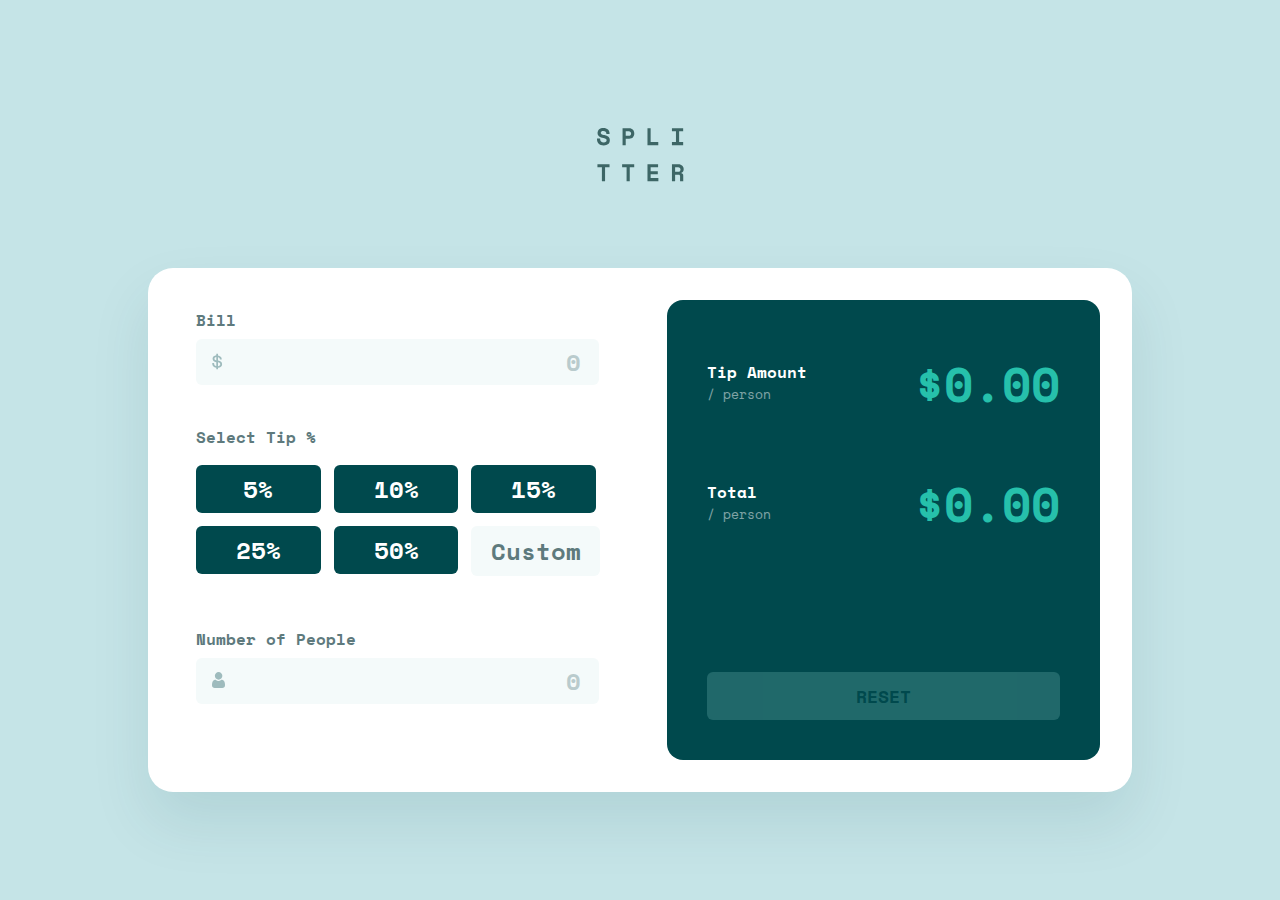
==== 01_tip-calculator/index.html @ 74b9c84a "Tip Calculator - added html and css" ====
<!DOCTYPE html>
<html lang="en">
<head>
    <meta charset="UTF-8">
    <meta name="viewport" content="width=device-width, initial-scale=1.0">
    <link rel="preconnect" href="https://fonts.googleapis.com">
    <link rel="preconnect" href="https://fonts.gstatic.com" crossorigin>
    <link href="https://fonts.googleapis.com/css2?family=Space+Mono:wght@400;700&display=swap" rel="stylesheet">
    <link rel="stylesheet" href="css/styles.css">
    <title>Tip Calculator</title>
</head>
<body>
    <header>
        <img src="img/logo.svg" alt="Splitter Logo">
    </header>

    <section>
        <form id="tip-calculator">
             <div id="inputs"> <!-- left column -->
                <div class="form-input">
                    <label for="bill">Bill</label>
                    <input type="text" id="bill" name="bill" placeholder="0">
                </div>

                <div id="select-tip">
                    <label for="tip-percent">Select Tip %</label>
                    <div id="select-tip-buttons">
                        <input type="radio" name="tip-percent" id="5" value="1.05">
                        <label for="5">5%</label>
                        <input type="radio" name="tip-percent" id="10" value="1.1">
                        <label for="10">10%</label>
                        <input type="radio" name="tip-percent" id="15" value="1.15">
                        <label for="15">15%</label>
                        <input type="radio" name="tip-percent" id="25" value="1.25">
                        <label for="25">25%</label>
                        <input type="radio" name="tip-percent" id="50" value="1.5">
                        <label for="50">50%</label>
                        <input type="text" name="tip-percent" id="custom-tip" placeholder="Custom">
                    </div>
                </div>

                <div class="form-input">
                    <label for="people">Number of People</label><span id="error"></span>
                    <input type="text" id="people" name="people" placeholder="0">
                </div>
            </div>

            <div id="amount"> <!-- right column -->
                <div class="amount-wrap">
                    <div>
                        <p>Tip Amount</p>
                        <p class="sm-text">/ person</p>
                    </div>
                    <div>
                        <p class="lg-number">$0.00</p>
                    </div>
                </div>

                <div class="amount-wrap">
                    <div>
                        <p>Total</p>
                        <p class="sm-text">/ person</p>
                    </div>
                    <div>
                        <p class="lg-number">$0.00</p>
                    </div>
                </div>

                <button id="reset">RESET</button>
            </div>
        </form>
    </section>
    
</body>
</html>
---- 01_tip-calculator/css/styles.css ----
/* *{border: 1px solid red} */

body {
    display: flex;
    flex-direction: column;
    justify-content: center;
    min-height: 100vh;
    font-family: 'Space Mono', monospace;
    background-color: #C5E4E7;
    margin: 0;
    -webkit-font-smoothing: antialiased;
}
header {
    text-align: center;
    width: 100%;
    margin: 20px auto 80px;
}
form {
    max-width: 920px;
    display: flex;
    background-color: #fff;
    margin: 0 auto;
    padding: 32px;
    border-radius: 25px;
    box-shadow: 0px 30px 60px rgba(0, 73, 77, 0.1);
}

/* ========== INPUTS ========== */

p, label {
    font-weight: 700;
    color: #5E7A7D;
    font-size: 16px;
}
#inputs {
    width: 55%;
    flex-grow: 1;
    padding: 8px 40px 16px 16px;
}
#inputs div#select-tip-buttons{
    display: flex;
}
.form-input {
    margin-bottom: 40px;
    display: flex;
    flex-wrap: wrap;
    justify-content: space-between;
}
.form-input input[type="text"] {
    width: 80%;
    background-color: #F4FAFA;
    border: 0;
    border-radius: 6px;
    height: 46px;
    font-family: 'Space Mono', monospace;
    color: #7F9C9F;
    text-align: right;
    font-size: 24px;
    font-weight: 700;
    color: #00494D;
    padding: 0 18px 0 40px;
    margin-top: 7px;
}
.form-input input[type="text"]::placeholder {
    color: #7F9C9F;
    opacity: .5;
}
.form-input input[type="text"]:focus {
    outline-color:#26C0AB;
}
.form-input input#bill {
    background-image: url(../img/icon-dollar.svg);
    background-repeat: no-repeat;
    background-position: 16px 14px;
}
.form-input input#people {
    background-image: url(../img/icon-person.svg);
    background-repeat: no-repeat;
    background-position: 16px 14px;
}
.form-input span#error {
    color:#E53935;
    font-weight: 700;
    padding-right: 30px;
}

/* ========== SELECT TIP BUTTONS ========== */

#select-tip-buttons {
    display: flex;
    flex-wrap: wrap;
    margin: 16px 0 40px 0;
}
#select-tip-buttons input[type="radio"]{
    display: none;
}
#select-tip-buttons input[type="radio"] + label{
    font-size: 24px;
    color: #fff;
    background-color: #00494D;
    width: calc(33.3333% - 19px);
    height: 42px;
    text-align: center;
    border-radius: 6px;
    margin: 0 13px 13px 0;
    padding-top: 6px;
    transition: 0.3s;
    cursor: pointer;
}
#select-tip-buttons input[type="radio"]:hover + label{
    background-color: #9FE8DF;
    color: #00494D;
}
#select-tip-buttons input[type="radio"]:checked + label{
    background-color: #26C0AB;
}

#select-tip-buttons input#custom-tip {
    font-family: 'Space Mono', monospace;
    color: #00494D;
    font-size: 24px;
    font-weight: 700;
    width: calc(33.3333% - 19px);
    height: 48px;
    background-color: #F4FAFA;
    text-align: center;
    border: none;
    border-radius: 6px;
}
#select-tip-buttons input#custom-tip::placeholder {
    color: #5E7A7D;
}
#select-tip-buttons input#custom-tip:focus {
    outline-color:#26C0AB;
}

/* ========== AMOUNT ========== */



#amount {
    display: flex;
    flex-wrap: wrap;
    width: 45%;
    background-color: #00494D;
    border-radius: 16px;
    padding: 60px 40px 40px 40px;
}
#amount .amount-wrap {
    width: 100%;
    display: flex;
}
#amount .amount-wrap div{
    flex: 1;
}
#amount p {
    color: #fff;
    margin: 0;
}
#amount p.sm-text {
    opacity: .5;
    font-size: 13px;
    font-weight: 400;
}
#amount p.lg-number {
    font-size: 48px;
    color: #26C0AB;
    text-align: right;
    line-height: 48px;
}
#amount button#reset {
    width: 100%;
    height: 48px;
    border-radius: 6px;
    border: 0;
    background-color: #9FE8DF;
    font-size: 18px;
    font-weight: 700;
    font-family: 'Space Mono', monospace;
    color: #00494D;
    opacity: .2;
    align-self: flex-end;
    cursor: pointer;
    transition: 0.3s;
}
#amount button#reset:hover {
    opacity: 1;
}
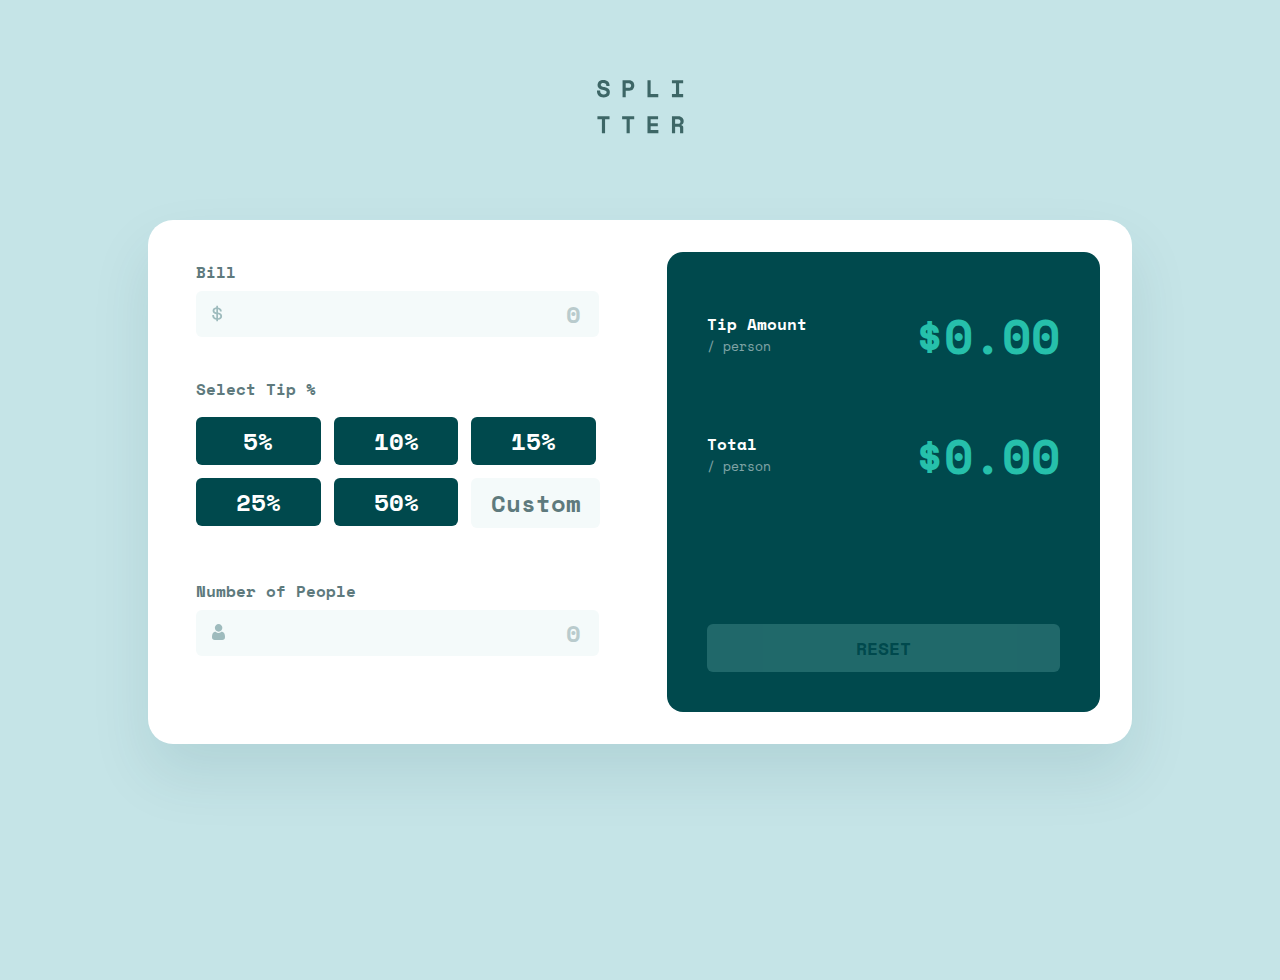
==== commit 05167f70: "Tip Calculator - Javascript added" ====
--- a/01_tip-calculator/index.html
+++ b/01_tip-calculator/index.html
@@ -19,29 +19,29 @@
              <div id="inputs"> <!-- left column -->
                 <div class="form-input">
                     <label for="bill">Bill</label>
-                    <input type="text" id="bill" name="bill" placeholder="0">
+                    <input type="number" id="bill" name="bill" placeholder="0">
                 </div>
 
                 <div id="select-tip">
                     <label for="tip-percent">Select Tip %</label>
                     <div id="select-tip-buttons">
-                        <input type="radio" name="tip-percent" id="5" value="1.05">
+                        <input type="radio" name="tip-percent" id="5" value="5">
                         <label for="5">5%</label>
-                        <input type="radio" name="tip-percent" id="10" value="1.1">
+                        <input type="radio" name="tip-percent" id="10" value="10">
                         <label for="10">10%</label>
-                        <input type="radio" name="tip-percent" id="15" value="1.15">
+                        <input type="radio" name="tip-percent" id="15" value="15">
                         <label for="15">15%</label>
-                        <input type="radio" name="tip-percent" id="25" value="1.25">
+                        <input type="radio" name="tip-percent" id="25" value="25">
                         <label for="25">25%</label>
-                        <input type="radio" name="tip-percent" id="50" value="1.5">
+                        <input type="radio" name="tip-percent" id="50" value="50">
                         <label for="50">50%</label>
-                        <input type="text" name="tip-percent" id="custom-tip" placeholder="Custom">
+                        <input type="number" name="custom-tip-percent" id="custom-tip" placeholder="Custom">
                     </div>
                 </div>
 
                 <div class="form-input">
                     <label for="people">Number of People</label><span id="error"></span>
-                    <input type="text" id="people" name="people" placeholder="0">
+                    <input type="number" id="people" name="people" placeholder="0">
                 </div>
             </div>
 
@@ -52,7 +52,7 @@
                         <p class="sm-text">/ person</p>
                     </div>
                     <div>
-                        <p class="lg-number">$0.00</p>
+                        <p class="lg-number" id="tip-amount">$0.00</p>
                     </div>
                 </div>
 
@@ -62,14 +62,14 @@
                         <p class="sm-text">/ person</p>
                     </div>
                     <div>
-                        <p class="lg-number">$0.00</p>
+                        <p class="lg-number" id="total">$0.00</p>
                     </div>
                 </div>
 
-                <button id="reset">RESET</button>
+                <button type="reset" id="reset">RESET</button>
             </div>
         </form>
     </section>
-    
+    <script src="js/script.js"></script>
 </body>
 </html>--- a/01_tip-calculator/css/styles.css
+++ b/01_tip-calculator/css/styles.css
@@ -1,21 +1,27 @@
 /* *{border: 1px solid red} */
 
 body {
-    display: flex;
+    /* display: flex;
     flex-direction: column;
-    justify-content: center;
+    justify-content: center; */
     min-height: 100vh;
     font-family: 'Space Mono', monospace;
     background-color: #C5E4E7;
     margin: 0;
     -webkit-font-smoothing: antialiased;
+    box-sizing: content-box;
 }
 header {
     text-align: center;
     width: 100%;
-    margin: 20px auto 80px;
-}
-form {
+    margin: 80px auto;
+}
+section {
+    width: 100%;
+    margin: 0;
+    padding: 0;
+}
+form#tip-calculator {
     max-width: 920px;
     display: flex;
     background-color: #fff;
@@ -46,7 +52,7 @@
     flex-wrap: wrap;
     justify-content: space-between;
 }
-.form-input input[type="text"] {
+.form-input input[type="number"] {
     width: 80%;
     background-color: #F4FAFA;
     border: 0;
@@ -61,12 +67,17 @@
     padding: 0 18px 0 40px;
     margin-top: 7px;
 }
-.form-input input[type="text"]::placeholder {
+.form-input input[type="number"]::placeholder {
     color: #7F9C9F;
     opacity: .5;
 }
-.form-input input[type="text"]:focus {
+.form-input input[type="number"]:focus {
     outline-color:#26C0AB;
+}
+.form-input input[type="number"]::-webkit-outer-spin-button,
+.form-input input[type="number"]::-webkit-inner-spin-button {
+  -webkit-appearance: none;
+  margin: 0;
 }
 .form-input input#bill {
     background-image: url(../img/icon-dollar.svg);
@@ -82,6 +93,10 @@
     color:#E53935;
     font-weight: 700;
     padding-right: 30px;
+}
+
+.form-input input[type="number"].input-error:focus {
+    outline-color:#E53935;
 }
 
 /* ========== SELECT TIP BUTTONS ========== */
@@ -115,7 +130,7 @@
     background-color: #26C0AB;
 }
 
-#select-tip-buttons input#custom-tip {
+input#custom-tip {
     font-family: 'Space Mono', monospace;
     color: #00494D;
     font-size: 24px;
@@ -127,16 +142,19 @@
     border: none;
     border-radius: 6px;
 }
-#select-tip-buttons input#custom-tip::placeholder {
+input#custom-tip::-webkit-outer-spin-button,
+input#custom-tip::-webkit-inner-spin-button {
+  -webkit-appearance: none;
+  margin: 0;
+}
+input#custom-tip::placeholder {
     color: #5E7A7D;
 }
-#select-tip-buttons input#custom-tip:focus {
+input#custom-tip:focus {
     outline-color:#26C0AB;
 }
 
 /* ========== AMOUNT ========== */
-
-
 
 #amount {
     display: flex;
@@ -188,6 +206,65 @@
 }
 
 
-
-
-
+/* ========== MEDIA QUERIES ========== */
+
+@media (max-width: 768px) {
+    #select-tip-buttons input[type="radio"] + label{
+        font-size: 20px;
+        height: 40px;
+        padding-top: 10px;
+    }
+    input#custom-tip {
+        font-size: 20px;
+        height: 40px;
+        padding: 5px;
+    }
+    #amount p.lg-number {
+        font-size: 28px;
+    }
+}
+
+@media (max-width: 414px) {
+    header {
+        text-align: center;
+        width: 100%;
+        margin: 30px auto;
+    }
+    form#tip-calculator {
+        flex-wrap: wrap;
+        padding: 28px;
+    }  
+    #inputs {
+        padding: 0;
+    }
+    .form-input {
+        margin-bottom: 30px;
+    }
+    #select-tip-buttons {
+        display: flex;
+        flex-wrap: wrap;
+        margin: 16px 0 30px 0;
+    }
+    #select-tip-buttons input[type="radio"] + label{
+        width: calc(50% - 14px);
+        font-size: 24px;
+        height: 40px;
+        padding-top: 4px;
+    }
+    input#custom-tip {
+        width: calc(50% - 14px);
+        height: 40px;
+        padding: 2px;
+    }
+    #amount {
+        width: calc(100% - 28px);
+        padding: 24px;
+    }
+    #amount .amount-wrap {
+        margin-bottom: 20px;
+    }
+    #amount p.lg-number {
+        font-size: 32px;
+        line-height: 48px;
+    }
+}
